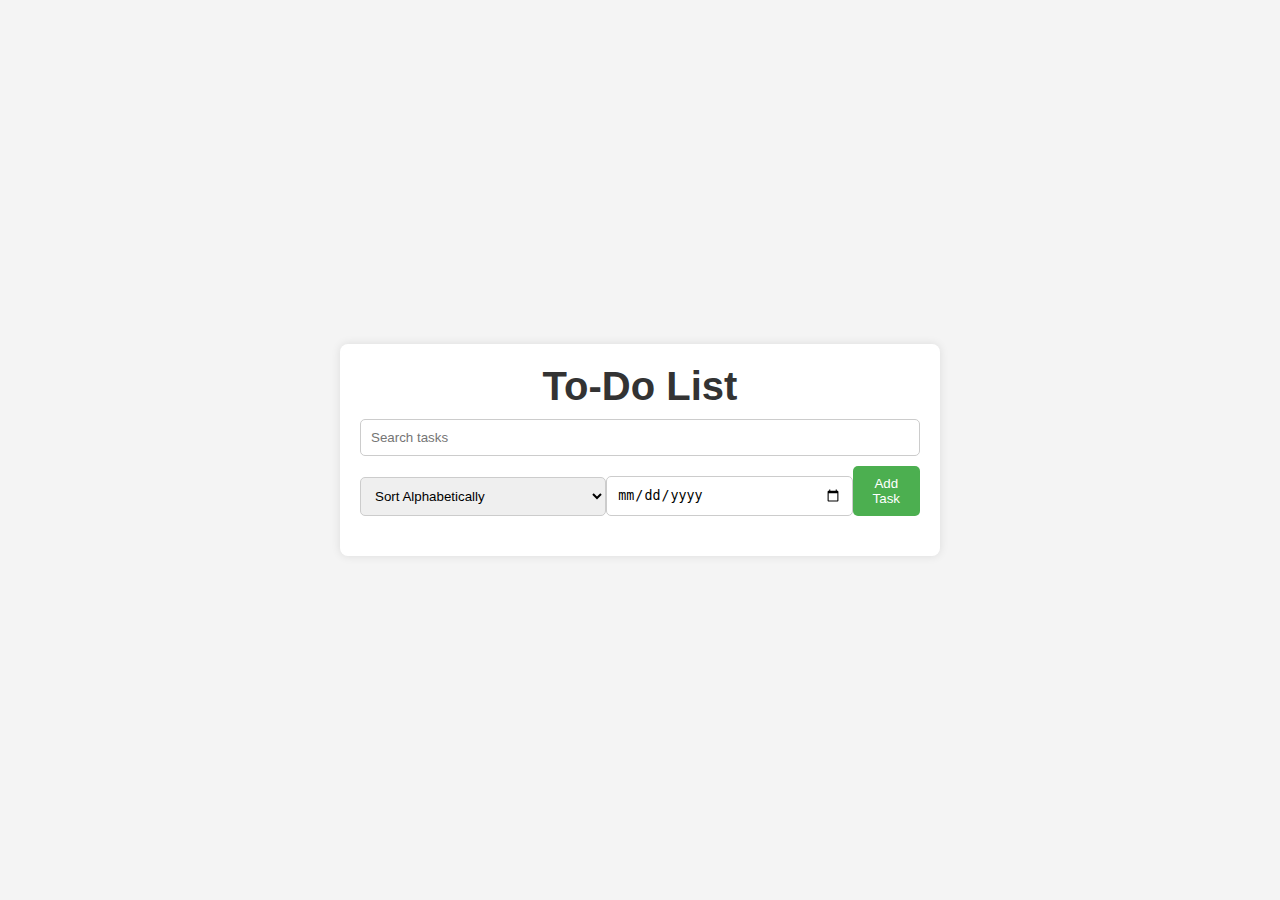
==== index.html @ 0c23914b "Add files via upload" ====
<!DOCTYPE html>
<html lang="en">
<head>
    <meta charset="UTF-8">
    <meta name="viewport" content="width=device-width, initial-scale=1.0">
    <title>To-Do List</title>
    <link rel="stylesheet" href="styles.css">
</head>
<body>
    <div class="todo-container">
        <header class="header">
            <h1>To-Do List</h1>
            <input type="text" id="filter" placeholder="Search tasks" class="filter-input">
            <div class="controls">
                <select id="sort" class="sort-select">
                    <option value="alphabetically">Sort Alphabetically</option>
                    <option value="by-date">Sort by Date</option>
                </select>
                <input type="date" id="task-date" class="date-picker">
                <button id="add-task-btn" class="add-btn">Add Task</button>
            </div>
        </header>

        <ul id="todo-list" class="todo-list"></ul>
    </div>

    <script src="app.js"></script>
</body>
</html>
---- styles.css ----
* {
    margin: 0;
    padding: 0;
    box-sizing: border-box;
}

body {
    font-family: Arial, sans-serif;
    background-color: #f4f4f4;
    display: flex;
    justify-content: center;
    align-items: center;
    height: 100vh;
}

.todo-container {
    background-color: white;
    padding: 20px;
    border-radius: 8px;
    box-shadow: 0 0 10px rgba(0, 0, 0, 0.1);
    width: 80%;
    max-width: 600px;
}

.header {
    text-align: center;
    margin-bottom: 20px;
}

h1 {
    font-size: 2.5rem;
    color: #333;
}

.filter-input, .sort-select, .date-picker {
    margin-top: 10px;
    padding: 10px;
    width: 100%;
    border: 1px solid #ccc;
    border-radius: 5px;
}

.controls {
    display: flex;
    justify-content: space-between;
    align-items: center;
    margin-top: 10px;
}

.add-btn {
    padding: 10px 20px;
    background-color: #4CAF50;
    color: white;
    border: none;
    border-radius: 5px;
    cursor: pointer;
}

.add-btn:hover {
    background-color: #45a049;
}

.todo-list {
    list-style: none;
    margin-top: 20px;
}

.todo-list li {
    display: flex;
    justify-content: space-between;
    align-items: center;
    padding: 10px;
    background-color: #f9f9f9;
    border: 1px solid #ddd;
    margin-bottom: 10px;
    border-radius: 5px;
}

.todo-list li button {
    background-color: #ff6347;
    color: white;
    border: none;
    border-radius: 5px;
    cursor: pointer;
}

.todo-list li button:hover {
    background-color: #e53e3e;
}
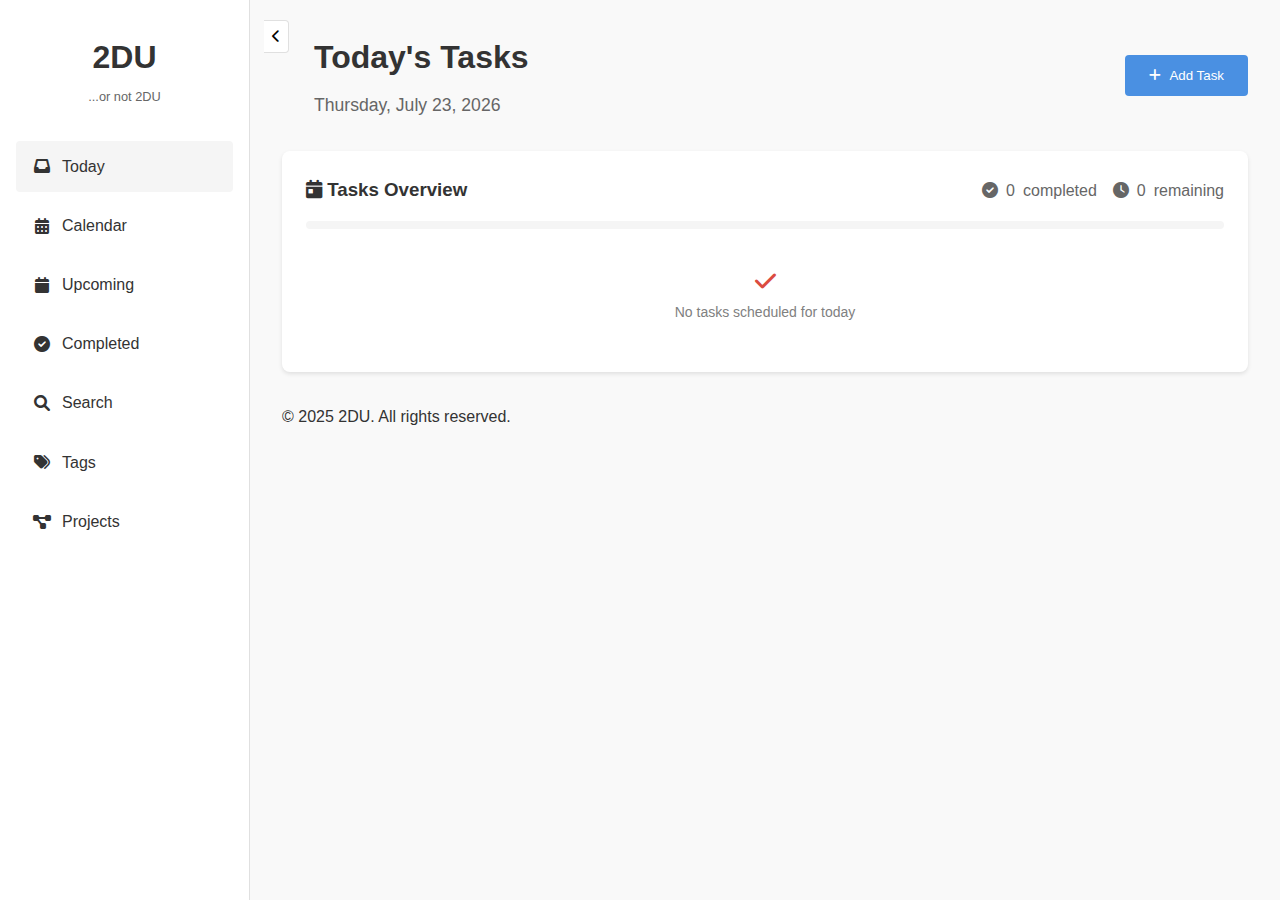
==== commit 581a88df: "Add files via upload" ====
--- a/index.html
+++ b/index.html
@@ -1,29 +1,151 @@
-<!DOCTYPE html>
-<html lang="en">
-<head>
-    <meta charset="UTF-8">
-    <meta name="viewport" content="width=device-width, initial-scale=1.0">
-    <title>To-Do List</title>
-    <link rel="stylesheet" href="styles.css">
-</head>
-<body>
-    <div class="todo-container">
-        <header class="header">
-            <h1>To-Do List</h1>
-            <input type="text" id="filter" placeholder="Search tasks" class="filter-input">
-            <div class="controls">
-                <select id="sort" class="sort-select">
-                    <option value="alphabetically">Sort Alphabetically</option>
-                    <option value="by-date">Sort by Date</option>
-                </select>
-                <input type="date" id="task-date" class="date-picker">
-                <button id="add-task-btn" class="add-btn">Add Task</button>
-            </div>
-        </header>
-
-        <ul id="todo-list" class="todo-list"></ul>
-    </div>
-
-    <script src="app.js"></script>
-</body>
-</html>
+<!DOCTYPE html>
+<html lang="en">
+<head>
+    <meta charset="UTF-8">
+    <meta name="viewport" content="width=device-width, initial-scale=1.0">
+    <title>2DU - Task Management</title>
+    <link rel="stylesheet" href="styles.css">
+    <link rel="stylesheet" href="https://cdnjs.cloudflare.com/ajax/libs/font-awesome/6.0.0/css/all.min.css">
+    <script src="script.js" defer></script>
+</head>
+<body>
+    <div class="app-container">
+        <aside class="sidebar">
+            <button class="sidebar-toggle" aria-label="Toggle Sidebar">
+                <i class="fas fa-chevron-left"></i>
+            </button>
+            <div class="logo-container">
+                <a href="index.html" class="logo-link">
+                    <h1>2DU</h1>
+                    <span class="logo-subtitle">...or not 2DU</span>
+                </a>
+            </div>
+            <nav>
+                <a href="index.html" class="active"><i class="fas fa-inbox"></i> Today</a>
+                <a href="#" id="calendar-link"><i class="fas fa-calendar-alt"></i> Calendar</a>
+                <a href="upcoming.html"><i class="fas fa-calendar"></i> Upcoming</a>
+                <a href="completed.html"><i class="fas fa-check-circle"></i> Completed</a>
+
+
+                <a href="search.html"><i class="fas fa-search"></i> Search</a>
+                <a href="tagfilter.html"><i class="fas fa-tags"></i> Tags</a>
+                <a href="projects.html"><i class="fas fa-project-diagram"></i> Projects</a>
+            </nav>
+        </aside>
+
+        <div class="main-content">
+            <main>
+                <section id="dashboard">
+                    <div class="dashboard-header">
+                        <div class="header-content">
+                            <h1>Today's Tasks</h1>
+                            <p class="date-display"></p>
+                        </div>
+                        <div class="header-actions">
+                            <button id="quick-add-btn" class="quick-add-btn" title="Add task">
+                                <i class="fas fa-plus"></i> Add Task
+                            </button>
+                        </div>
+                    </div>
+
+                    <div class="dashboard-grid">
+                        <div class="dashboard-card tasks-overview">
+                            <div class="tasks-header">
+                                <h3><i class="fas fa-calendar-day"></i> Tasks Overview</h3>
+                                <div class="tasks-stats">
+                                    <span class="stat-item">
+                                        <i class="fas fa-check-circle"></i>
+                                        <span id="completed-count">0</span> completed
+                                    </span>
+                                    <span class="stat-item">
+                                        <i class="fas fa-clock"></i>
+                                        <span id="remaining-count">0</span> remaining
+                                    </span>
+                                </div>
+                            </div>
+                            <div class="tasks-progress">
+                                <div class="progress-bar">
+                                    <div class="progress-fill" id="tasks-progress-fill"></div>
+                                </div>
+                            </div>
+                            <ul id="today-tasks" class="tasks-list">
+                                <li class="empty-state">
+                                    <i class="fas fa-check"></i>
+                                    No tasks scheduled for today
+                                </li>
+                            </ul>
+                        </div>
+                    </div>
+                </section>
+            </main>
+
+            <!-- Task Creation Modal -->
+            <div id="task-modal" class="modal">
+                <div class="modal-content">
+                    <div class="modal-header">
+                        <h2><i class="fas fa-plus"></i> Create New Task</h2>
+                        <button class="close-modal" title="Close modal"><i class="fas fa-times"></i></button>
+                    </div>
+                    <form id="task-form">
+                        <div class="form-group">
+                            <label for="task-title">Task Title</label>
+                            <input type="text" id="task-title" name="task-title" placeholder="e.g., Review project proposal" required>
+                        </div>
+                        <div class="form-group">
+                            <label for="task-date">Due Date</label>
+                            <input type="date" id="task-date" name="task-date">
+                        </div>
+                        <div class="form-group">
+                            <label for="task-tags">Tags (comma-separated)</label>
+                            <input type="text" id="task-tags" name="task-tags" placeholder="e.g., work, urgent, project">
+                        </div>
+                        <div class="form-group">
+                            <label for="task-description">Description (optional)</label>
+                            <textarea id="task-description" name="task-description" rows="3" placeholder="Add any additional details..."></textarea>
+                        </div>
+                        <div class="form-actions">
+                            <button type="button" class="btn-secondary close-modal">Cancel</button>
+                            <button type="submit" class="btn-primary">Create Task</button>
+                        </div>
+                    </form>
+                </div>
+            </div>
+
+            <footer>
+                <p>&copy; 2025 2DU. All rights reserved.</p>
+            </footer>
+        </div>
+    </div>
+
+    <!-- Calendar Modal -->
+    <div id="calendar-modal" class="modal">
+        <div class="modal-content calendar-modal-content">
+            <div class="modal-header">
+                <h2><i class="fas fa-calendar-alt"></i> Calendar View</h2>
+                <button class="close-modal" title="Close modal"><i class="fas fa-times"></i></button>
+            </div>
+            <div class="calendar-container">
+                <div class="calendar-header">
+                    <button id="prev-month" class="calendar-nav-btn" title="Previous month"><i class="fas fa-chevron-left"></i></button>
+                    <h3 id="calendar-month-year"></h3>
+                    <button id="next-month" class="calendar-nav-btn" title="Next month"><i class="fas fa-chevron-right"></i></button>
+                </div>
+                <div class="calendar-weekdays">
+                    <span>Sun</span>
+                    <span>Mon</span>
+                    <span>Tue</span>
+                    <span>Wed</span>
+                    <span>Thu</span>
+                    <span>Fri</span>
+                    <span>Sat</span>
+                </div>
+                <div id="calendar-days" class="calendar-days"></div>
+                <div id="calendar-tasks" class="calendar-tasks">
+                    <h4>Tasks for <span id="selected-date"></span></h4>
+                    <ul id="date-tasks-list"></ul>
+                </div>
+            </div>
+        </div>
+    </div>
+</body>
+</html> --- a/styles.css
+++ b/styles.css
@@ -1,89 +1,657 @@
-* {
-    margin: 0;
-    padding: 0;
-    box-sizing: border-box;
-}
-
-body {
-    font-family: Arial, sans-serif;
-    background-color: #f4f4f4;
-    display: flex;
-    justify-content: center;
-    align-items: center;
-    height: 100vh;
-}
-
-.todo-container {
-    background-color: white;
-    padding: 20px;
-    border-radius: 8px;
-    box-shadow: 0 0 10px rgba(0, 0, 0, 0.1);
-    width: 80%;
-    max-width: 600px;
-}
-
-.header {
-    text-align: center;
-    margin-bottom: 20px;
-}
-
-h1 {
-    font-size: 2.5rem;
-    color: #333;
-}
-
-.filter-input, .sort-select, .date-picker {
-    margin-top: 10px;
-    padding: 10px;
-    width: 100%;
-    border: 1px solid #ccc;
-    border-radius: 5px;
-}
-
-.controls {
-    display: flex;
-    justify-content: space-between;
-    align-items: center;
-    margin-top: 10px;
-}
-
-.add-btn {
-    padding: 10px 20px;
-    background-color: #4CAF50;
-    color: white;
-    border: none;
-    border-radius: 5px;
-    cursor: pointer;
-}
-
-.add-btn:hover {
-    background-color: #45a049;
-}
-
-.todo-list {
-    list-style: none;
-    margin-top: 20px;
-}
-
-.todo-list li {
-    display: flex;
-    justify-content: space-between;
-    align-items: center;
-    padding: 10px;
-    background-color: #f9f9f9;
-    border: 1px solid #ddd;
-    margin-bottom: 10px;
-    border-radius: 5px;
-}
-
-.todo-list li button {
-    background-color: #ff6347;
-    color: white;
-    border: none;
-    border-radius: 5px;
-    cursor: pointer;
-}
-
-.todo-list li button:hover {
-    background-color: #e53e3e;
-}
+/* Reset and base styles */
+* {
+    margin: 0;
+    padding: 0;
+    box-sizing: border-box;
+}
+
+:root {
+    --primary-color: #4a90e2;
+    --secondary-color: #f5f5f5;
+    --text-color: #333;
+    --border-color: #e0e0e0;
+    --success-color: #2ecc71;
+    --danger-color: #e74c3c;
+    --sidebar-width: 250px;
+}
+
+body {
+    font-family: -apple-system, BlinkMacSystemFont, 'Segoe UI', Roboto, Oxygen, Ubuntu, Cantarell, sans-serif;
+    line-height: 1.6;
+    color: var(--text-color);
+    background-color: #f9f9f9;
+}
+
+/* Layout */
+.app-container {
+    display: flex;
+    min-height: 100vh;
+}
+
+/* Sidebar */
+.sidebar {
+    width: var(--sidebar-width);
+    background-color: white;
+    border-right: 1px solid var(--border-color);
+    padding: 2rem 0;
+    position: fixed;
+    height: 100vh;
+    transition: transform 0.3s ease;
+    z-index: 100;
+}
+
+.sidebar-collapsed .sidebar {
+    transform: translateX(calc(-1 * var(--sidebar-width)));
+}
+
+.sidebar-toggle {
+    position: absolute;
+    right: -40px;
+    top: 20px;
+    background: white;
+    border: 1px solid var(--border-color);
+    border-left: none;
+    padding: 8px;
+    cursor: pointer;
+    border-radius: 0 4px 4px 0;
+    z-index: 99;
+}
+
+.logo-container {
+    padding: 0 2rem 2rem;
+    text-align: center;
+}
+
+.logo-link {
+    text-decoration: none;
+    color: var(--text-color);
+}
+
+.logo-subtitle {
+    font-size: 0.8em;
+    color: #666;
+}
+
+.sidebar nav {
+    padding: 0 1rem;
+}
+
+.sidebar nav a {
+    display: flex;
+    align-items: center;
+    padding: 0.8rem 1rem;
+    color: var(--text-color);
+    text-decoration: none;
+    border-radius: 4px;
+    margin-bottom: 0.5rem;
+    transition: background-color 0.2s;
+}
+
+.sidebar nav a i {
+    margin-right: 10px;
+    width: 20px;
+    text-align: center;
+}
+
+.sidebar nav a:hover,
+.sidebar nav a.active {
+    background-color: var(--secondary-color);
+}
+
+/* Main Content */
+.main-content {
+    flex: 1;
+    margin-left: var(--sidebar-width);
+    padding: 2rem;
+    transition: margin-left 0.3s ease;
+    position: relative;
+    z-index: 1;
+}
+
+.sidebar-collapsed .main-content {
+    margin-left: 0;
+}
+
+/* Dashboard */
+.dashboard-header {
+    display: flex;
+    justify-content: space-between;
+    align-items: center;
+    margin-bottom: 2rem;
+    padding-left: 2rem;
+}
+
+.date-display {
+    color: #666;
+    font-size: 1.1em;
+    margin-top: 0.5rem;
+}
+
+.quick-add-btn {
+    background-color: var(--primary-color);
+    color: white;
+    border: none;
+    padding: 0.8rem 1.5rem;
+    border-radius: 4px;
+    cursor: pointer;
+    display: flex;
+    align-items: center;
+    gap: 0.5rem;
+    transition: background-color 0.2s;
+}
+
+.quick-add-btn:hover {
+    background-color: #357abd;
+}
+
+/* Tasks */
+.dashboard-card {
+    background: white;
+    border-radius: 8px;
+    box-shadow: 0 2px 4px rgba(0, 0, 0, 0.1);
+    padding: 1.5rem;
+    margin-bottom: 2rem;
+}
+
+.tasks-header {
+    display: flex;
+    justify-content: space-between;
+    align-items: center;
+    margin-bottom: 1rem;
+}
+
+.tasks-stats {
+    display: flex;
+    gap: 1rem;
+}
+
+.stat-item {
+    display: flex;
+    align-items: center;
+    gap: 0.5rem;
+    color: #666;
+}
+
+.tasks-progress {
+    margin: 1rem 0;
+}
+
+.progress-bar {
+    height: 8px;
+    background-color: var(--secondary-color);
+    border-radius: 4px;
+    overflow: hidden;
+}
+
+.progress-fill {
+    height: 100%;
+    background-color: var(--success-color);
+    transition: width 0.3s ease;
+}
+
+.tasks-list {
+    list-style: none;
+}
+
+.task-item {
+    display: flex;
+    align-items: center;
+    padding: 8px 1.5rem 8px 2rem;
+    border-bottom: 1px solid var(--border-color);
+    transition: background-color 0.2s;
+    margin: 0 -1.5rem;
+    gap: 12px;
+}
+
+.task-item:hover {
+    background-color: var(--secondary-color);
+}
+
+.task-content {
+    display: flex;
+    flex-direction: column;
+    flex: 1;
+    min-width: 0;
+}
+
+.task-details {
+    display: flex;
+    flex-direction: column;
+    gap: 4px;
+    min-width: 0;
+}
+
+.task-title {
+    font-size: 0.95em;
+    color: var(--text-color);
+    line-height: 1.4;
+    margin: 0;
+    word-wrap: break-word;
+}
+
+.task-tags {
+    display: flex;
+    flex-wrap: wrap;
+    gap: 4px;
+    margin-top: 4px;
+}
+
+.tag {
+    background-color: rgba(74, 144, 226, 0.1);
+    padding: 2px 8px;
+    border-radius: 12px;
+    font-size: 0.75em;
+    color: var(--primary-color);
+    font-weight: 500;
+}
+
+.task-description {
+    font-size: 0.85em;
+    color: #666;
+    margin-top: 2px;
+}
+
+.delete-task {
+    margin: 0;
+    padding: 4px;
+    background: none;
+    border: none;
+    color: var(--danger-color);
+    cursor: pointer;
+    opacity: 0;
+    transition: opacity 0.2s;
+    font-size: 0.9em;
+    flex-shrink: 0;
+}
+
+.task-item:hover .delete-task {
+    opacity: 0.7;
+}
+
+.task-item:hover .delete-task:hover {
+    opacity: 1;
+}
+
+/* Completed task styles */
+.task-item.completed .task-title {
+    text-decoration: line-through;
+    color: #888;
+}
+
+.task-item.completed .checkmark {
+    background-color: var(--success-color);
+    border-color: var(--success-color);
+}
+
+.task-item.completed .task-tags,
+.task-item.completed .task-description {
+    opacity: 0.7;
+}
+
+/* Checkbox styling - Todoist inspired */
+.checkbox-container {
+    position: relative;
+    display: inline-block;
+    min-width: 16px;
+    width: 16px;
+    height: 16px;
+    margin: 0 0 0 8px;
+    cursor: pointer;
+    -webkit-user-select: none;
+    user-select: none;
+    flex-shrink: 0;
+}
+
+.checkbox-container input {
+    position: absolute;
+    opacity: 0;
+    cursor: pointer;
+    height: 0;
+    width: 0;
+}
+
+.checkmark {
+    position: absolute;
+    top: 0;
+    left: 0;
+    height: 16px;
+    width: 16px;
+    border: 1px solid #ddd;
+    border-radius: 50%;
+    transition: all 0.2s ease;
+    background-color: white;
+}
+
+.checkbox-container:hover input ~ .checkmark {
+    border-color: var(--primary-color);
+    background-color: rgba(74, 144, 226, 0.1);
+}
+
+.checkbox-container input:checked ~ .checkmark {
+    background-color: var(--success-color);
+    border-color: var(--success-color);
+}
+
+.checkmark:after {
+    content: "";
+    position: absolute;
+    display: none;
+    left: 5px;
+    top: 2px;
+    width: 3px;
+    height: 7px;
+    border: solid white;
+    border-width: 0 2px 2px 0;
+    transform: rotate(45deg);
+}
+
+.checkbox-container input:checked ~ .checkmark:after {
+    display: block;
+}
+
+/* Modal */
+.modal {
+    display: none;
+    position: fixed;
+    top: 0;
+    left: 0;
+    right: 0;
+    bottom: 0;
+    background-color: rgba(0, 0, 0, 0.5);
+    z-index: 1000;
+    padding: 2rem;
+}
+
+.modal.show {
+    display: flex;
+    align-items: center;
+    justify-content: center;
+}
+
+.modal-content {
+    background: white;
+    border-radius: 8px;
+    width: 100%;
+    max-width: 500px;
+    box-shadow: 0 4px 6px rgba(0, 0, 0, 0.1);
+}
+
+.modal-header {
+    display: flex;
+    justify-content: space-between;
+    align-items: center;
+    padding: 1.5rem;
+    border-bottom: 1px solid var(--border-color);
+}
+
+.close-modal {
+    background: none;
+    border: none;
+    font-size: 1.5em;
+    cursor: pointer;
+    color: #666;
+}
+
+/* Form */
+.form-group {
+    margin-bottom: 1rem;
+    padding: 0 1.5rem;
+}
+
+.form-group label {
+    display: block;
+    margin-bottom: 0.5rem;
+    color: #666;
+}
+
+.form-group input,
+.form-group textarea {
+    width: 100%;
+    padding: 0.8rem;
+    border: 1px solid var(--border-color);
+    border-radius: 4px;
+    font-size: 1em;
+}
+
+.form-group input:focus,
+.form-group textarea:focus {
+    outline: none;
+    border-color: var(--primary-color);
+}
+
+.form-actions {
+    padding: 1.5rem;
+    border-top: 1px solid var(--border-color);
+    display: flex;
+    justify-content: flex-end;
+    gap: 1rem;
+}
+
+.btn-primary,
+.btn-secondary {
+    padding: 0.8rem 1.5rem;
+    border-radius: 4px;
+    cursor: pointer;
+    font-size: 1em;
+}
+
+.btn-primary {
+    background-color: var(--primary-color);
+    color: white;
+    border: none;
+}
+
+.btn-secondary {
+    background-color: white;
+    color: var(--text-color);
+    border: 1px solid var(--border-color);
+}
+
+/* Notifications */
+.notification {
+    position: fixed;
+    top: 20px;
+    right: 20px;
+    padding: 1rem 2rem;
+    border-radius: 4px;
+    background-color: var(--success-color);
+    color: white;
+    z-index: 1000;
+    animation: slideIn 0.3s ease-out;
+}
+
+@keyframes slideIn {
+    from {
+        transform: translateX(100%);
+        opacity: 0;
+    }
+    to {
+        transform: translateX(0);
+        opacity: 1;
+    }
+}
+
+/* Empty state */
+.empty-state {
+    text-align: center;
+    padding: 2rem;
+    color: #666;
+}
+
+.empty-state i {
+    font-size: 2em;
+    margin-bottom: 1rem;
+    color: #ddd;
+}
+
+/* Responsive */
+@media (max-width: 768px) {
+    .sidebar {
+        transform: translateX(calc(-1 * var(--sidebar-width)));
+    }
+
+    .main-content {
+        margin-left: 0;
+        padding-left: 3.5rem;
+    }
+
+    .sidebar-collapsed .sidebar {
+        transform: translateX(0);
+    }
+
+    .modal {
+        padding: 1rem;
+    }
+
+    .dashboard-header {
+        padding-left: 1rem;
+    }
+}
+
+/* Calendar Modal */
+.calendar-modal-content {
+    max-width: 800px;
+    max-height: 90vh;
+    overflow-y: auto;
+}
+
+.calendar-container {
+    padding: 1.5rem;
+}
+
+.calendar-header {
+    display: flex;
+    justify-content: space-between;
+    align-items: center;
+    margin-bottom: 1.5rem;
+}
+
+.calendar-nav-btn {
+    background: none;
+    border: none;
+    font-size: 1.2em;
+    color: var(--primary-color);
+    cursor: pointer;
+    padding: 0.5rem;
+    border-radius: 4px;
+    transition: background-color 0.2s;
+}
+
+.calendar-nav-btn:hover {
+    background-color: var(--secondary-color);
+}
+
+#calendar-month-year {
+    font-size: 1.5em;
+    font-weight: 500;
+    color: var(--text-color);
+}
+
+.calendar-weekdays {
+    display: grid;
+    grid-template-columns: repeat(7, 1fr);
+    gap: 4px;
+    margin-bottom: 0.5rem;
+    text-align: center;
+}
+
+.calendar-weekdays span {
+    font-weight: 500;
+    color: #666;
+    padding: 0.5rem;
+    font-size: 0.9em;
+}
+
+.calendar-days {
+    display: grid;
+    grid-template-columns: repeat(7, 1fr);
+    gap: 4px;
+    margin-bottom: 1.5rem;
+}
+
+.calendar-day {
+    aspect-ratio: 1;
+    display: flex;
+    flex-direction: column;
+    align-items: center;
+    justify-content: center;
+    border: 1px solid var(--border-color);
+    border-radius: 4px;
+    cursor: pointer;
+    transition: all 0.2s;
+    position: relative;
+    background-color: white;
+}
+
+.calendar-day:hover {
+    border-color: var(--primary-color);
+    background-color: var(--secondary-color);
+}
+
+.calendar-day.today {
+    background-color: var(--primary-color);
+    color: white;
+    border-color: var(--primary-color);
+}
+
+.calendar-day.selected {
+    background-color: var(--secondary-color);
+    border-color: var(--primary-color);
+    color: var(--primary-color);
+}
+
+.calendar-day.other-month {
+    color: #ccc;
+    background-color: #f9f9f9;
+}
+
+.calendar-day.has-tasks::after {
+    content: '';
+    position: absolute;
+    bottom: 4px;
+    width: 4px;
+    height: 4px;
+    background-color: var(--primary-color);
+    border-radius: 50%;
+}
+
+.calendar-day.today.has-tasks::after {
+    background-color: white;
+}
+
+.calendar-tasks {
+    border-top: 1px solid var(--border-color);
+    padding-top: 1.5rem;
+    margin-top: 1rem;
+}
+
+.calendar-tasks h4 {
+    margin-bottom: 1rem;
+    color: var(--text-color);
+}
+
+#date-tasks-list {
+    list-style: none;
+    max-height: 200px;
+    overflow-y: auto;
+}
+
+#date-tasks-list .task-item {
+    padding: 0.8rem;
+    margin-bottom: 0.5rem;
+    border: 1px solid var(--border-color);
+    border-radius: 4px;
+    background-color: white;
+}
+
+#date-tasks-list .task-item:last-child {
+    margin-bottom: 0;
+}
+
+.sidebar-toggle i {
+    transition: transform 0.3s ease;
+}
+
+.sidebar-collapsed .sidebar-toggle i {
+    transform: rotate(180deg);
+}
